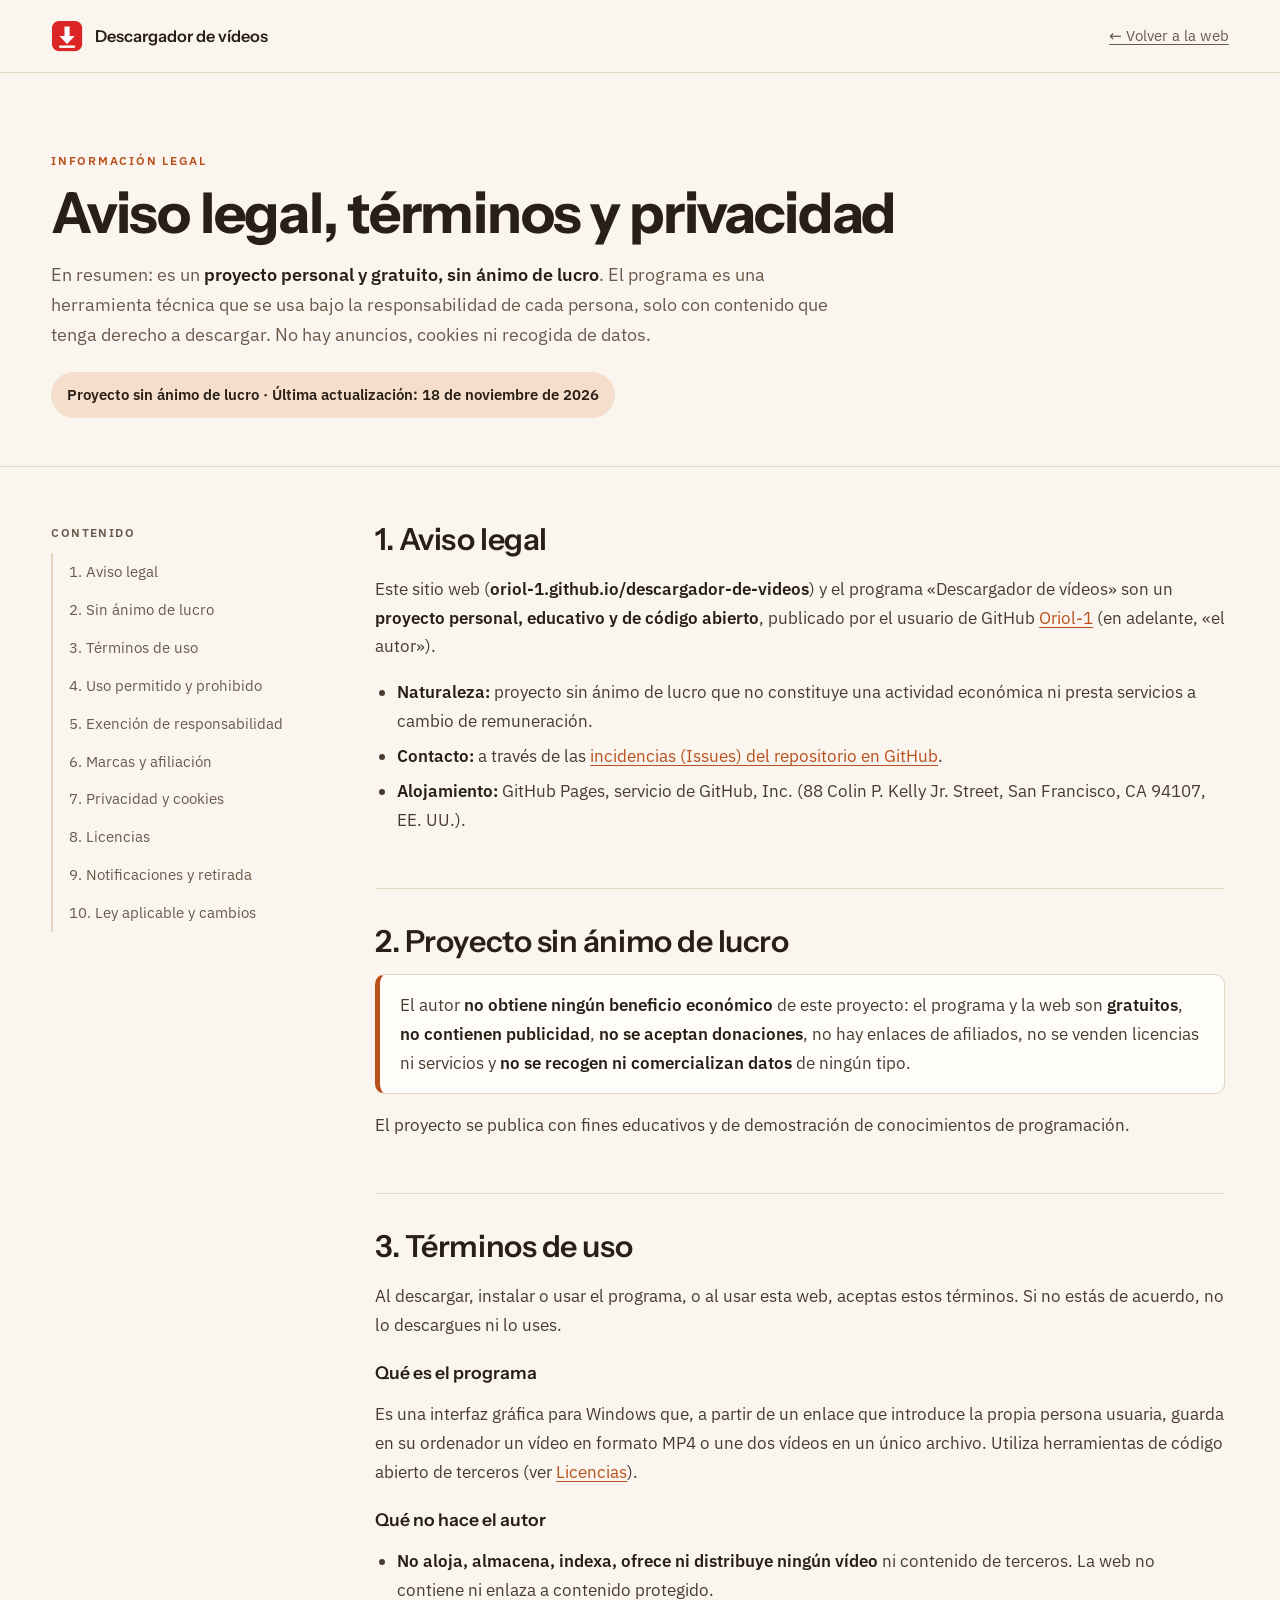
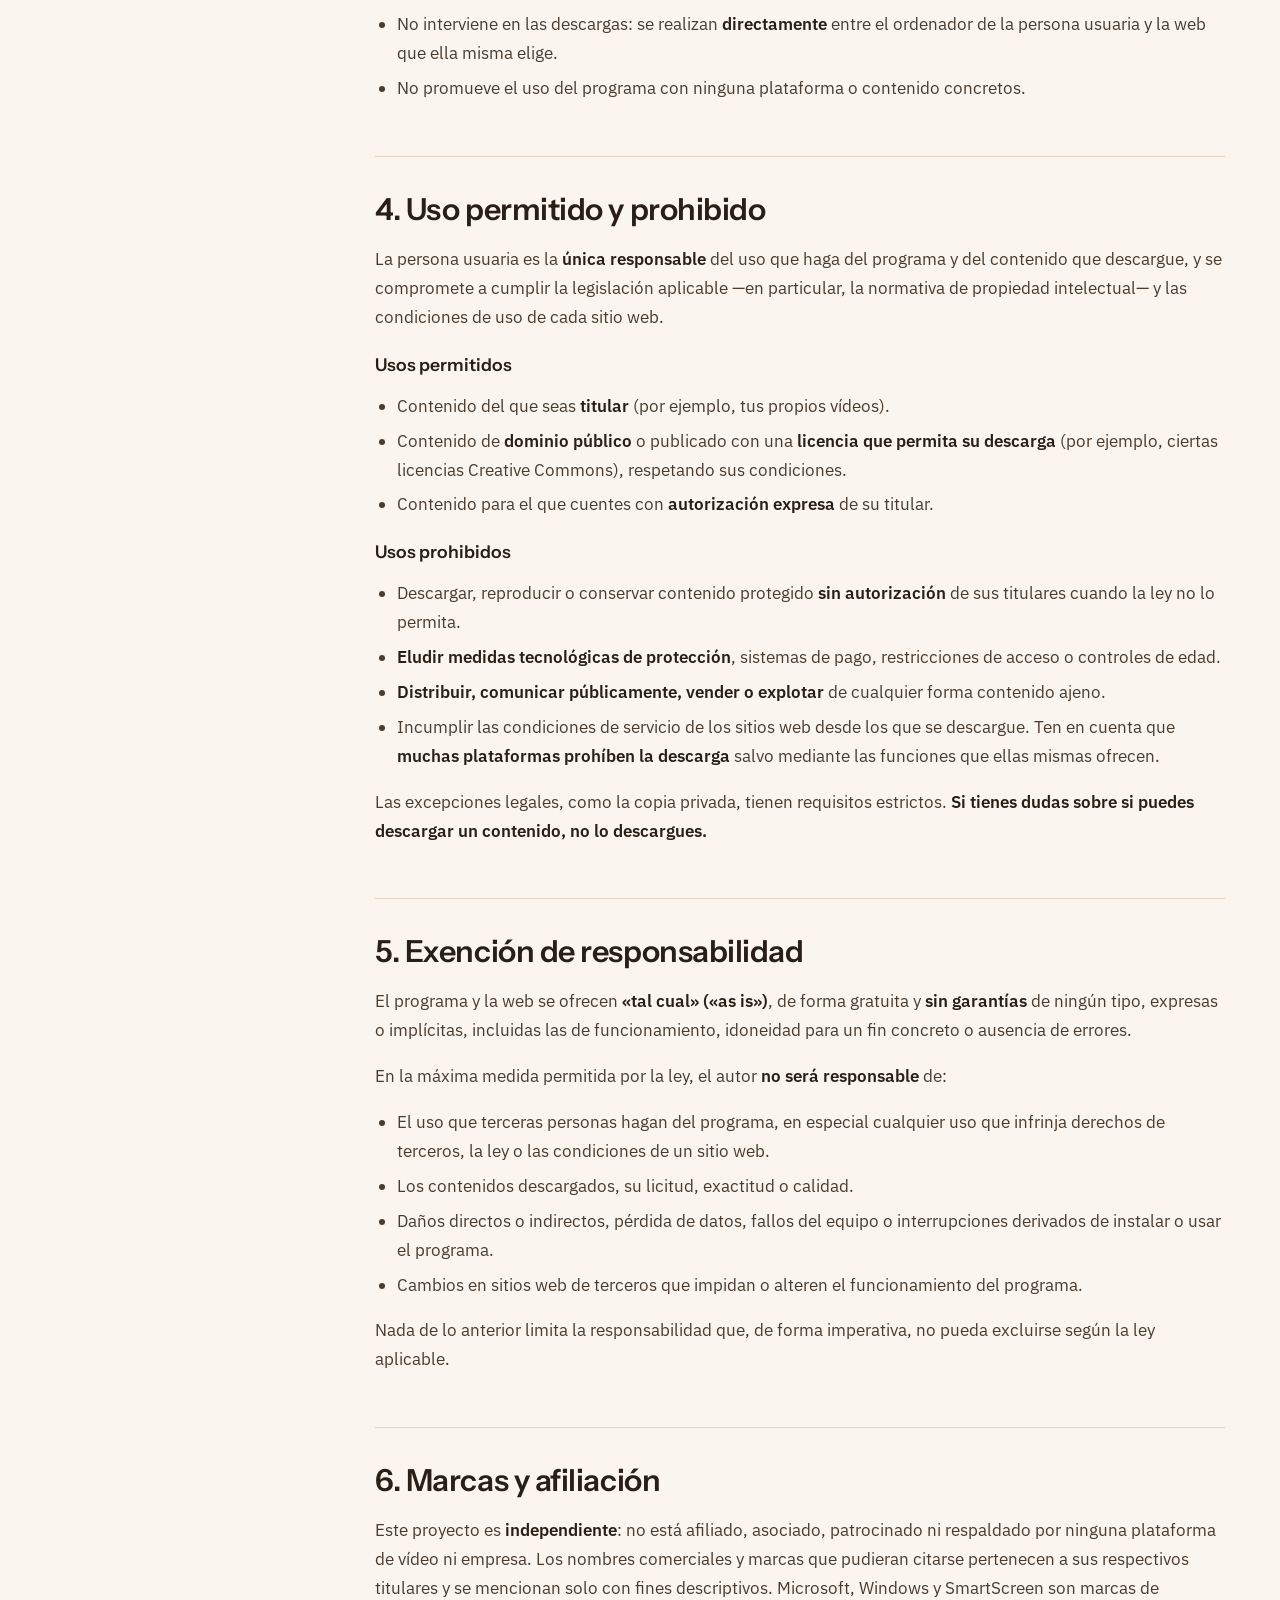
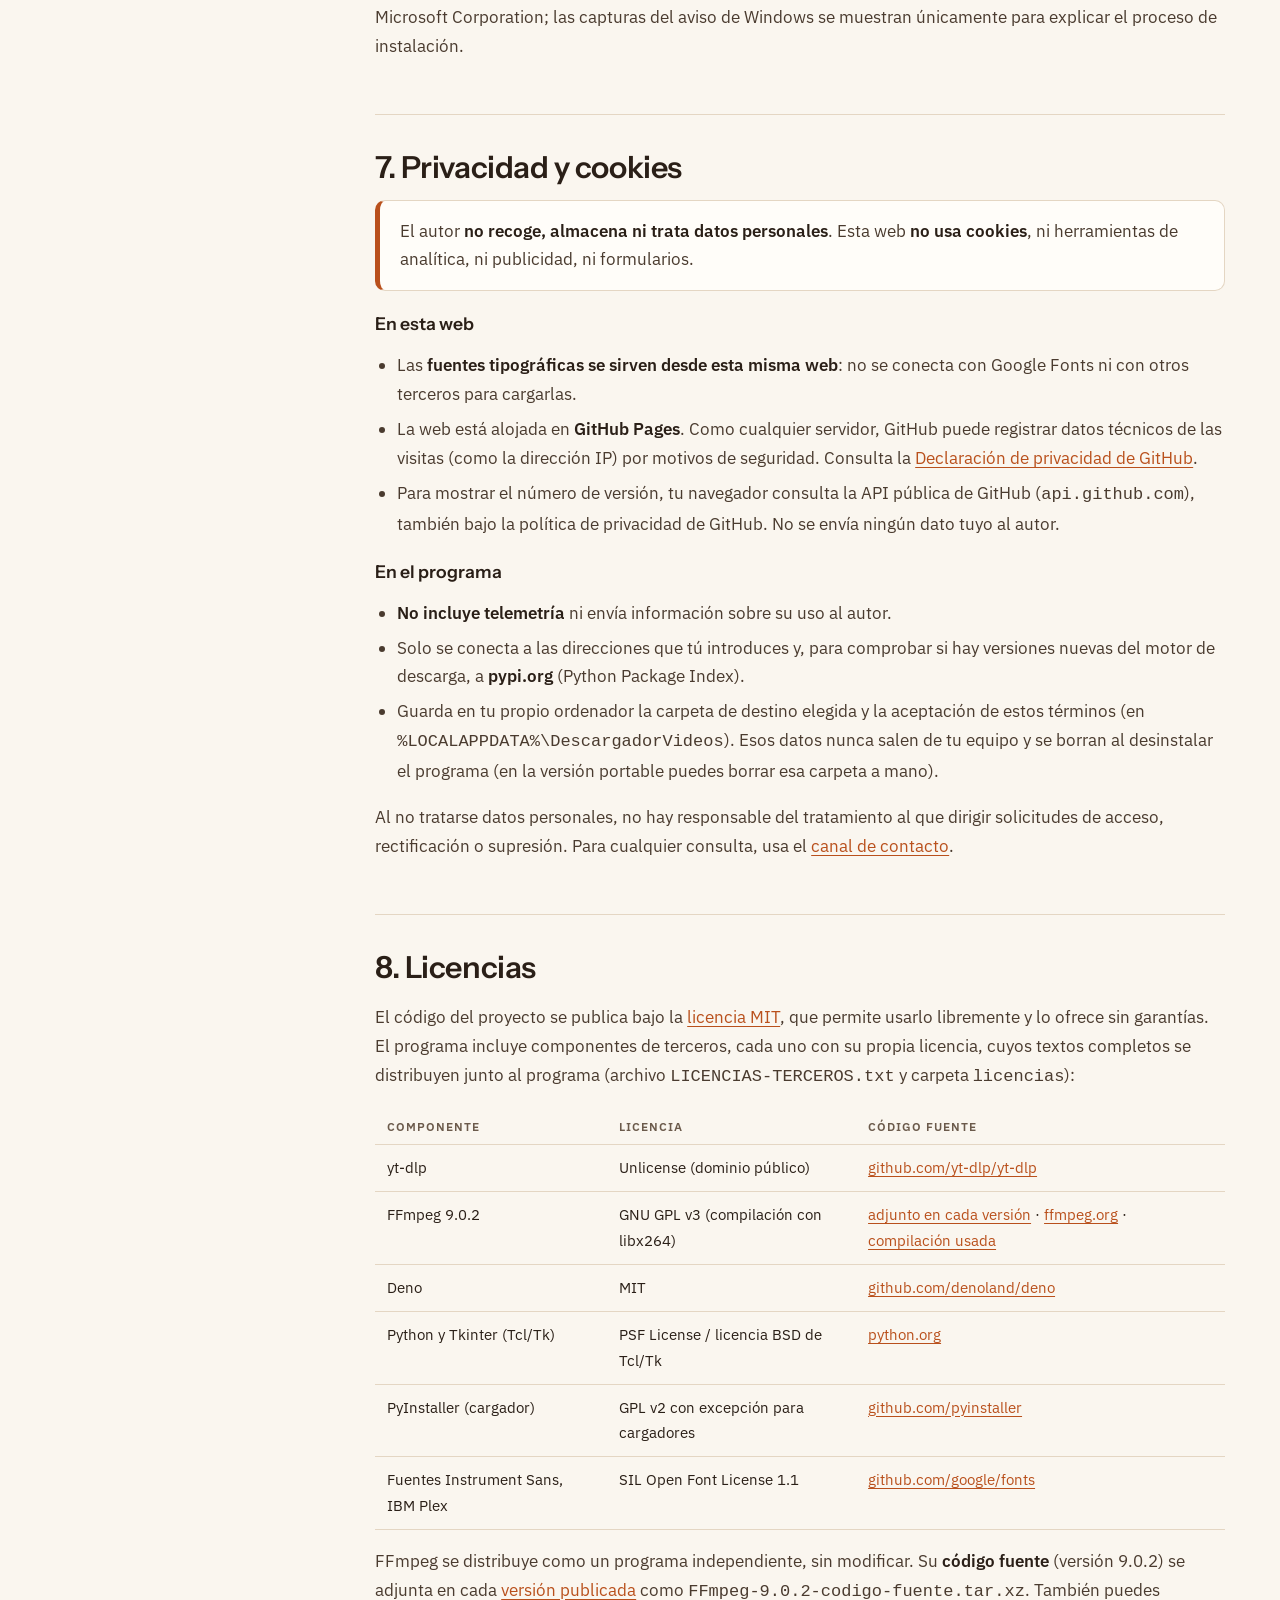
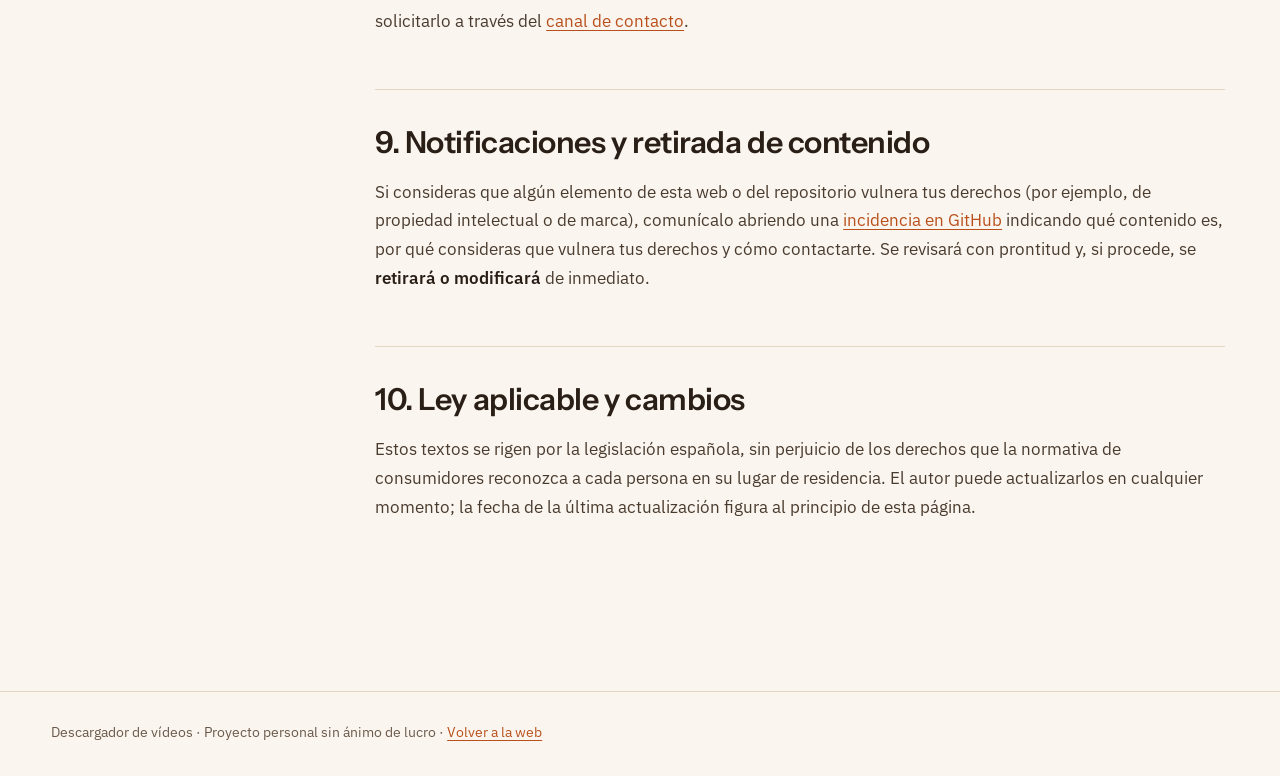
==== docs/legal/index.html @ 26045945 "Descargador de vídeos 1.0.1 Programa para Windows que descarga un vídeo en MP4 o une dos vídeos en u" ====
<!doctype html>
<html lang="es">
<head>
  <meta charset="utf-8">
  <meta name="viewport" content="width=device-width, initial-scale=1">
  <title>Aviso legal · Descargador de vídeos</title>
  <meta name="description" content="Aviso legal, términos de uso, privacidad y licencias del proyecto sin ánimo de lucro «Descargador de vídeos».">
  <link rel="icon" type="image/png" href="../icono.png">
  <meta name="theme-color" content="#FAF6EF">
  <link rel="stylesheet" href="../fuentes/fuentes.css">
  <style>
    :root {
      --papel: #FAF6EF; --papel-2: #F2E9DB; --tarjeta: #FFFDF9; --tinta: #2A1F17; --tinta-suave: #6B5A4B;
      --linea: #E4D6C3; --acento: #B9501C; --acento-suave: #F5DFCC;
      --titulos: "Instrument Sans", "Segoe UI", system-ui, sans-serif;
      --sans: "IBM Plex Sans", "Segoe UI", system-ui, sans-serif;
      color-scheme: light;
    }
    * { box-sizing: border-box; }
    html { scroll-behavior: smooth; scroll-padding-top: 24px; }
    @media (prefers-reduced-motion: reduce) { html { scroll-behavior: auto; } }
    body { margin: 0; background: var(--papel); color: var(--tinta); font: 17px/1.7 var(--sans); -webkit-font-smoothing: antialiased; }
    a { color: var(--acento); text-underline-offset: 3px; }
    .ancho { max-width: 1320px; margin: 0 auto; padding: 0 clamp(16px, 4vw, 56px); }
    .cabecera { border-bottom: 1px solid var(--linea); }
    .cabecera .ancho { display: flex; align-items: center; justify-content: space-between; height: 72px; gap: 16px; }
    .marca { display: flex; align-items: center; gap: 12px; color: var(--tinta); text-decoration: none; font: 600 1.02rem var(--titulos); }
    .marca img { width: 32px; height: 32px; border-radius: 7px; }
    .volver { color: var(--tinta-suave); font-size: .95rem; }

    .portadilla { padding: clamp(40px, 6vw, 80px) 0 clamp(28px, 4vw, 48px); border-bottom: 1px solid var(--linea); }
    .antetitulo { font-size: .78rem; font-weight: 600; letter-spacing: .14em; text-transform: uppercase; color: var(--acento); margin: 0 0 12px; }
    h1 { font: 700 clamp(2.2rem, 4.4vw, 3.6rem)/1.05 var(--titulos); letter-spacing: -.022em; margin: 0; }
    .resumen { max-width: 46em; color: var(--tinta-suave); font-size: 1.1rem; margin: 18px 0 0; }
    .sello {
      display: inline-flex; align-items: center; gap: 10px; margin-top: 22px; padding: 10px 16px; border-radius: 999px;
      background: var(--acento-suave); color: var(--tinta); font-weight: 600; font-size: .95rem;
    }

    .cuerpo { display: grid; grid-template-columns: 260px minmax(0, 1fr); gap: clamp(32px, 5vw, 72px); padding-top: clamp(32px, 5vw, 56px); padding-bottom: 80px; }
    .indice { position: sticky; top: 24px; align-self: start; }
    .indice p { font-size: .76rem; letter-spacing: .12em; text-transform: uppercase; font-weight: 600; color: var(--tinta-suave); margin: 0 0 10px; }
    .indice ol { list-style: none; margin: 0; padding: 0; border-left: 2px solid var(--linea); }
    .indice a { display: block; padding: 6px 0 6px 16px; margin-left: -2px; border-left: 2px solid transparent; color: var(--tinta-suave); text-decoration: none; font-size: .95rem; }
    .indice a:hover { color: var(--tinta); border-left-color: var(--acento); }

    article section { padding: 0 0 36px; margin: 0 0 36px; border-bottom: 1px solid var(--linea); max-width: 50em; }
    article section:last-child { border-bottom: 0; }
    h2 { font: 600 clamp(1.5rem, 2.4vw, 1.9rem)/1.15 var(--titulos); letter-spacing: -.015em; margin: 0 0 14px; }
    h3 { font: 600 1.1rem var(--titulos); margin: 22px 0 6px; }
    article p, article li { color: #4A3B2F; }
    article ul { padding-left: 22px; }
    article li { margin: 6px 0; }
    strong { color: var(--tinta); }
    .destacado { background: var(--tarjeta); border: 1px solid var(--linea); border-left: 5px solid var(--acento); border-radius: 10px; padding: 16px 20px; }
    .destacado p { margin: 0; }
    .tabla { width: 100%; border-collapse: collapse; font-size: .95rem; margin-top: 10px; }
    .tabla th, .tabla td { text-align: left; padding: 10px 12px; border-bottom: 1px solid var(--linea); vertical-align: top; }
    .tabla th { font: 600 .78rem var(--sans); letter-spacing: .08em; text-transform: uppercase; color: var(--tinta-suave); }
    .pie { border-top: 1px solid var(--linea); padding: 28px 0 40px; color: var(--tinta-suave); font-size: .9rem; }

    @media (max-width: 860px) {
      .cuerpo { grid-template-columns: 1fr; }
      .indice { position: static; }
      .tabla { display: block; overflow-x: auto; }
    }
  </style>
</head>
<body>
  <header class="cabecera">
    <div class="ancho">
      <a class="marca" href="../"><img src="../icono.png" alt="" width="32" height="32">Descargador de vídeos</a>
      <a class="volver" href="../">← Volver a la web</a>
    </div>
  </header>

  <div class="portadilla">
    <div class="ancho">
      <p class="antetitulo">Información legal</p>
      <h1>Aviso legal, términos y privacidad</h1>
      <p class="resumen">En resumen: es un <strong>proyecto personal y gratuito, sin ánimo de lucro</strong>. El programa es una herramienta técnica que se usa bajo la responsabilidad de cada persona, solo con contenido que tenga derecho a descargar. No hay anuncios, cookies ni recogida de datos.</p>
      <span class="sello">Proyecto sin ánimo de lucro · Última actualización: 18 de noviembre de 2026</span>
    </div>
  </div>

  <div class="ancho cuerpo">
    <nav class="indice" aria-label="Índice">
      <p>Contenido</p>
      <ol>
        <li><a href="#aviso-legal">1. Aviso legal</a></li>
        <li><a href="#sin-animo-de-lucro">2. Sin ánimo de lucro</a></li>
        <li><a href="#terminos">3. Términos de uso</a></li>
        <li><a href="#uso-permitido">4. Uso permitido y prohibido</a></li>
        <li><a href="#responsabilidad">5. Exención de responsabilidad</a></li>
        <li><a href="#marcas">6. Marcas y afiliación</a></li>
        <li><a href="#privacidad">7. Privacidad y cookies</a></li>
        <li><a href="#licencias">8. Licencias</a></li>
        <li><a href="#retirada">9. Notificaciones y retirada</a></li>
        <li><a href="#ley">10. Ley aplicable y cambios</a></li>
      </ol>
    </nav>

    <article>
      <section id="aviso-legal">
        <h2>1. Aviso legal</h2>
        <p>Este sitio web (<strong>oriol-1.github.io/descargador-de-videos</strong>) y el programa «Descargador de vídeos» son un <strong>proyecto personal, educativo y de código abierto</strong>, publicado por el usuario de GitHub <a href="https://github.com/Oriol-1">Oriol-1</a> (en adelante, «el autor»).</p>
        <ul>
          <li><strong>Naturaleza:</strong> proyecto sin ánimo de lucro que no constituye una actividad económica ni presta servicios a cambio de remuneración.</li>
          <li><strong>Contacto:</strong> a través de las <a href="https://github.com/Oriol-1/descargador-de-videos/issues">incidencias (Issues) del repositorio en GitHub</a>.</li>
          <li><strong>Alojamiento:</strong> GitHub Pages, servicio de GitHub, Inc. (88 Colin P. Kelly Jr. Street, San Francisco, CA 94107, EE. UU.).</li>
        </ul>
      </section>

      <section id="sin-animo-de-lucro">
        <h2>2. Proyecto sin ánimo de lucro</h2>
        <div class="destacado"><p>El autor <strong>no obtiene ningún beneficio económico</strong> de este proyecto: el programa y la web son <strong>gratuitos</strong>, <strong>no contienen publicidad</strong>, <strong>no se aceptan donaciones</strong>, no hay enlaces de afiliados, no se venden licencias ni servicios y <strong>no se recogen ni comercializan datos</strong> de ningún tipo.</p></div>
        <p>El proyecto se publica con fines educativos y de demostración de conocimientos de programación.</p>
      </section>

      <section id="terminos">
        <h2>3. Términos de uso</h2>
        <p>Al descargar, instalar o usar el programa, o al usar esta web, aceptas estos términos. Si no estás de acuerdo, no lo descargues ni lo uses.</p>
        <h3>Qué es el programa</h3>
        <p>Es una interfaz gráfica para Windows que, a partir de un enlace que introduce la propia persona usuaria, guarda en su ordenador un vídeo en formato MP4 o une dos vídeos en un único archivo. Utiliza herramientas de código abierto de terceros (ver <a href="#licencias">Licencias</a>).</p>
        <h3>Qué no hace el autor</h3>
        <ul>
          <li><strong>No aloja, almacena, indexa, ofrece ni distribuye ningún vídeo</strong> ni contenido de terceros. La web no contiene ni enlaza a contenido protegido.</li>
          <li>No interviene en las descargas: se realizan <strong>directamente</strong> entre el ordenador de la persona usuaria y la web que ella misma elige.</li>
          <li>No promueve el uso del programa con ninguna plataforma o contenido concretos.</li>
        </ul>
      </section>

      <section id="uso-permitido">
        <h2>4. Uso permitido y prohibido</h2>
        <p>La persona usuaria es la <strong>única responsable</strong> del uso que haga del programa y del contenido que descargue, y se compromete a cumplir la legislación aplicable —en particular, la normativa de propiedad intelectual— y las condiciones de uso de cada sitio web.</p>
        <h3>Usos permitidos</h3>
        <ul>
          <li>Contenido del que seas <strong>titular</strong> (por ejemplo, tus propios vídeos).</li>
          <li>Contenido de <strong>dominio público</strong> o publicado con una <strong>licencia que permita su descarga</strong> (por ejemplo, ciertas licencias Creative Commons), respetando sus condiciones.</li>
          <li>Contenido para el que cuentes con <strong>autorización expresa</strong> de su titular.</li>
        </ul>
        <h3>Usos prohibidos</h3>
        <ul>
          <li>Descargar, reproducir o conservar contenido protegido <strong>sin autorización</strong> de sus titulares cuando la ley no lo permita.</li>
          <li><strong>Eludir medidas tecnológicas de protección</strong>, sistemas de pago, restricciones de acceso o controles de edad.</li>
          <li><strong>Distribuir, comunicar públicamente, vender o explotar</strong> de cualquier forma contenido ajeno.</li>
          <li>Incumplir las condiciones de servicio de los sitios web desde los que se descargue. Ten en cuenta que <strong>muchas plataformas prohíben la descarga</strong> salvo mediante las funciones que ellas mismas ofrecen.</li>
        </ul>
        <p>Las excepciones legales, como la copia privada, tienen requisitos estrictos. <strong>Si tienes dudas sobre si puedes descargar un contenido, no lo descargues.</strong></p>
      </section>

      <section id="responsabilidad">
        <h2>5. Exención de responsabilidad</h2>
        <p>El programa y la web se ofrecen <strong>«tal cual» («as is»)</strong>, de forma gratuita y <strong>sin garantías</strong> de ningún tipo, expresas o implícitas, incluidas las de funcionamiento, idoneidad para un fin concreto o ausencia de errores.</p>
        <p>En la máxima medida permitida por la ley, el autor <strong>no será responsable</strong> de:</p>
        <ul>
          <li>El uso que terceras personas hagan del programa, en especial cualquier uso que infrinja derechos de terceros, la ley o las condiciones de un sitio web.</li>
          <li>Los contenidos descargados, su licitud, exactitud o calidad.</li>
          <li>Daños directos o indirectos, pérdida de datos, fallos del equipo o interrupciones derivados de instalar o usar el programa.</li>
          <li>Cambios en sitios web de terceros que impidan o alteren el funcionamiento del programa.</li>
        </ul>
        <p>Nada de lo anterior limita la responsabilidad que, de forma imperativa, no pueda excluirse según la ley aplicable.</p>
      </section>

      <section id="marcas">
        <h2>6. Marcas y afiliación</h2>
        <p>Este proyecto es <strong>independiente</strong>: no está afiliado, asociado, patrocinado ni respaldado por ninguna plataforma de vídeo ni empresa. Los nombres comerciales y marcas que pudieran citarse pertenecen a sus respectivos titulares y se mencionan solo con fines descriptivos. Microsoft, Windows y SmartScreen son marcas de Microsoft Corporation; las capturas del aviso de Windows se muestran únicamente para explicar el proceso de instalación.</p>
      </section>

      <section id="privacidad">
        <h2>7. Privacidad y cookies</h2>
        <div class="destacado"><p>El autor <strong>no recoge, almacena ni trata datos personales</strong>. Esta web <strong>no usa cookies</strong>, ni herramientas de analítica, ni publicidad, ni formularios.</p></div>
        <h3>En esta web</h3>
        <ul>
          <li>Las <strong>fuentes tipográficas se sirven desde esta misma web</strong>: no se conecta con Google Fonts ni con otros terceros para cargarlas.</li>
          <li>La web está alojada en <strong>GitHub Pages</strong>. Como cualquier servidor, GitHub puede registrar datos técnicos de las visitas (como la dirección IP) por motivos de seguridad. Consulta la <a href="https://docs.github.com/es/site-policy/privacy-policies/github-general-privacy-statement">Declaración de privacidad de GitHub</a>.</li>
          <li>Para mostrar el número de versión, tu navegador consulta la API pública de GitHub (<code>api.github.com</code>), también bajo la política de privacidad de GitHub. No se envía ningún dato tuyo al autor.</li>
        </ul>
        <h3>En el programa</h3>
        <ul>
          <li><strong>No incluye telemetría</strong> ni envía información sobre su uso al autor.</li>
          <li>Solo se conecta a las direcciones que tú introduces y, para comprobar si hay versiones nuevas del motor de descarga, a <strong>pypi.org</strong> (Python Package Index).</li>
          <li>Guarda en tu propio ordenador la carpeta de destino elegida y la aceptación de estos términos (en <code>%LOCALAPPDATA%\DescargadorVideos</code>). Esos datos nunca salen de tu equipo y se borran al desinstalar el programa (en la versión portable puedes borrar esa carpeta a mano).</li>
        </ul>
        <p>Al no tratarse datos personales, no hay responsable del tratamiento al que dirigir solicitudes de acceso, rectificación o supresión. Para cualquier consulta, usa el <a href="#aviso-legal">canal de contacto</a>.</p>
      </section>

      <section id="licencias">
        <h2>8. Licencias</h2>
        <p>El código del proyecto se publica bajo la <a href="https://github.com/Oriol-1/descargador-de-videos/blob/main/LICENSE">licencia MIT</a>, que permite usarlo libremente y lo ofrece sin garantías. El programa incluye componentes de terceros, cada uno con su propia licencia, cuyos textos completos se distribuyen junto al programa (archivo <code>LICENCIAS-TERCEROS.txt</code> y carpeta <code>licencias</code>):</p>
        <table class="tabla">
          <thead><tr><th>Componente</th><th>Licencia</th><th>Código fuente</th></tr></thead>
          <tbody>
            <tr><td>yt-dlp</td><td>Unlicense (dominio público)</td><td><a href="https://github.com/yt-dlp/yt-dlp">github.com/yt-dlp/yt-dlp</a></td></tr>
            <tr><td>FFmpeg 9.0.2</td><td>GNU GPL v3 (compilación con libx264)</td><td><a href="https://github.com/Oriol-1/descargador-de-videos/releases/latest">adjunto en cada versión</a> · <a href="https://ffmpeg.org/releases/ffmpeg-9.0.2.tar.xz">ffmpeg.org</a> · <a href="https://www.gyan.dev/ffmpeg/builds/">compilación usada</a></td></tr>
            <tr><td>Deno</td><td>MIT</td><td><a href="https://github.com/denoland/deno">github.com/denoland/deno</a></td></tr>
            <tr><td>Python y Tkinter (Tcl/Tk)</td><td>PSF License / licencia BSD de Tcl/Tk</td><td><a href="https://www.python.org">python.org</a></td></tr>
            <tr><td>PyInstaller (cargador)</td><td>GPL v2 con excepción para cargadores</td><td><a href="https://github.com/pyinstaller/pyinstaller">github.com/pyinstaller</a></td></tr>
            <tr><td>Fuentes Instrument Sans, IBM Plex</td><td>SIL Open Font License 1.1</td><td><a href="https://github.com/google/fonts">github.com/google/fonts</a></td></tr>
          </tbody>
        </table>
        <p>FFmpeg se distribuye como un programa independiente, sin modificar. Su <strong>código fuente</strong> (versión 9.0.2) se adjunta en cada <a href="https://github.com/Oriol-1/descargador-de-videos/releases">versión publicada</a> como <code>FFmpeg-9.0.2-codigo-fuente.tar.xz</code>. También puedes solicitarlo a través del <a href="#aviso-legal">canal de contacto</a>.</p>
      </section>

      <section id="retirada">
        <h2>9. Notificaciones y retirada de contenido</h2>
        <p>Si consideras que algún elemento de esta web o del repositorio vulnera tus derechos (por ejemplo, de propiedad intelectual o de marca), comunícalo abriendo una <a href="https://github.com/Oriol-1/descargador-de-videos/issues/new">incidencia en GitHub</a> indicando qué contenido es, por qué consideras que vulnera tus derechos y cómo contactarte. Se revisará con prontitud y, si procede, se <strong>retirará o modificará</strong> de inmediato.</p>
      </section>

      <section id="ley">
        <h2>10. Ley aplicable y cambios</h2>
        <p>Estos textos se rigen por la legislación española, sin perjuicio de los derechos que la normativa de consumidores reconozca a cada persona en su lugar de residencia. El autor puede actualizarlos en cualquier momento; la fecha de la última actualización figura al principio de esta página.</p>
      </section>
    </article>
  </div>

  <footer class="pie">
    <div class="ancho">Descargador de vídeos · Proyecto personal sin ánimo de lucro · <a href="../">Volver a la web</a></div>
  </footer>
</body>
</html>
---- docs/fuentes/fuentes.css ----
/* Fuentes alojadas en esta misma web: no se conecta con Google ni con terceros.
   Licencia: SIL Open Font License 1.1 (ver OFL-*.txt en esta carpeta). */
@font-face { font-family: 'Instrument Sans'; font-style: normal; font-weight: 500 700; font-display: swap;
  src: url('instrumentsans.woff2') format('woff2'); unicode-range: U+0000-00FF, U+0131, U+0152-0153, U+02BB-02BC, U+02C6, U+02DA, U+02DC, U+0304, U+0308, U+0329, U+2000-206F, U+20AC, U+2122, U+2191, U+2193, U+2212, U+2215, U+FEFF, U+FFFD; }
@font-face { font-family: 'IBM Plex Sans'; font-style: normal; font-weight: 400 600; font-display: swap;
  src: url('ibmplexsans.woff2') format('woff2'); unicode-range: U+0000-00FF, U+0131, U+0152-0153, U+02BB-02BC, U+02C6, U+02DA, U+02DC, U+0304, U+0308, U+0329, U+2000-206F, U+20AC, U+2122, U+2191, U+2193, U+2212, U+2215, U+FEFF, U+FFFD; }
@font-face { font-family: 'IBM Plex Mono'; font-style: normal; font-weight: 500 500; font-display: swap;
  src: url('ibmplexmono.woff2') format('woff2'); unicode-range: U+0000-00FF, U+0131, U+0152-0153, U+02BB-02BC, U+02C6, U+02DA, U+02DC, U+0304, U+0308, U+0329, U+2000-206F, U+20AC, U+2122, U+2191, U+2193, U+2212, U+2215, U+FEFF, U+FFFD; }
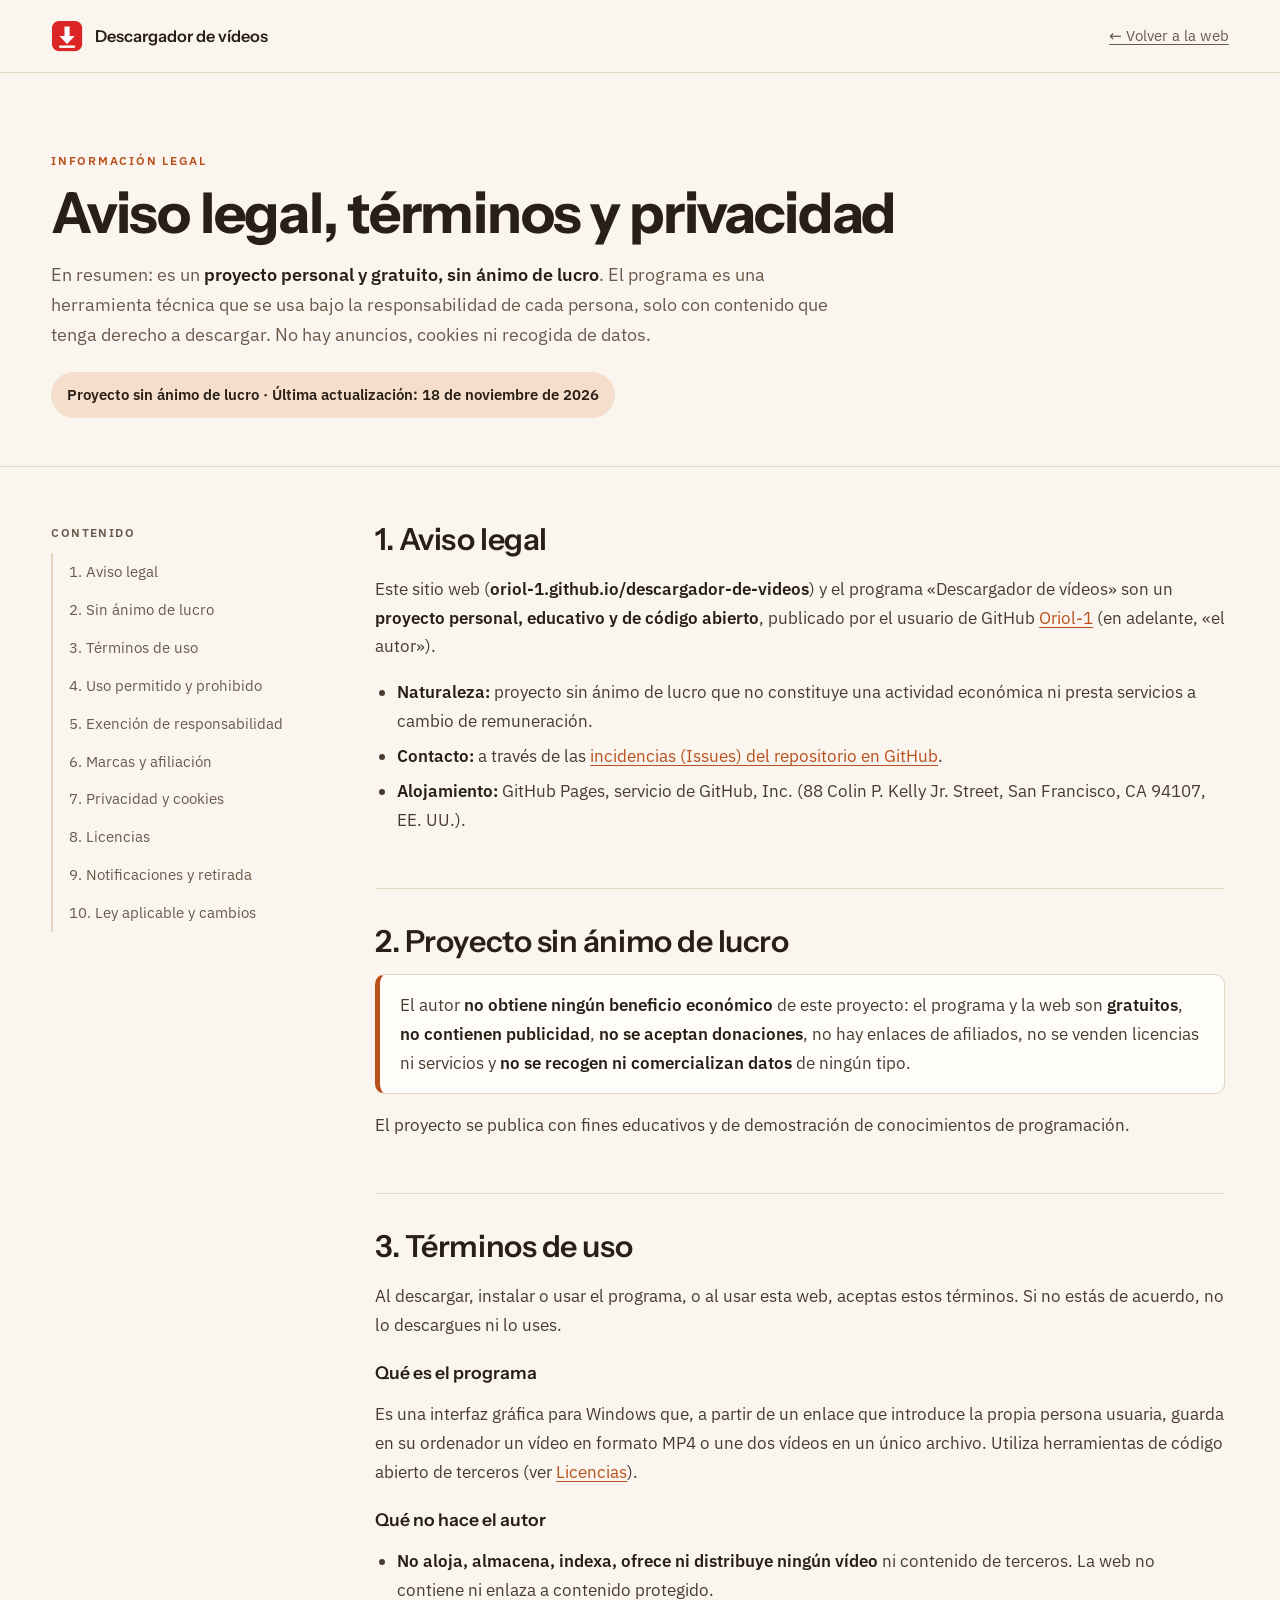
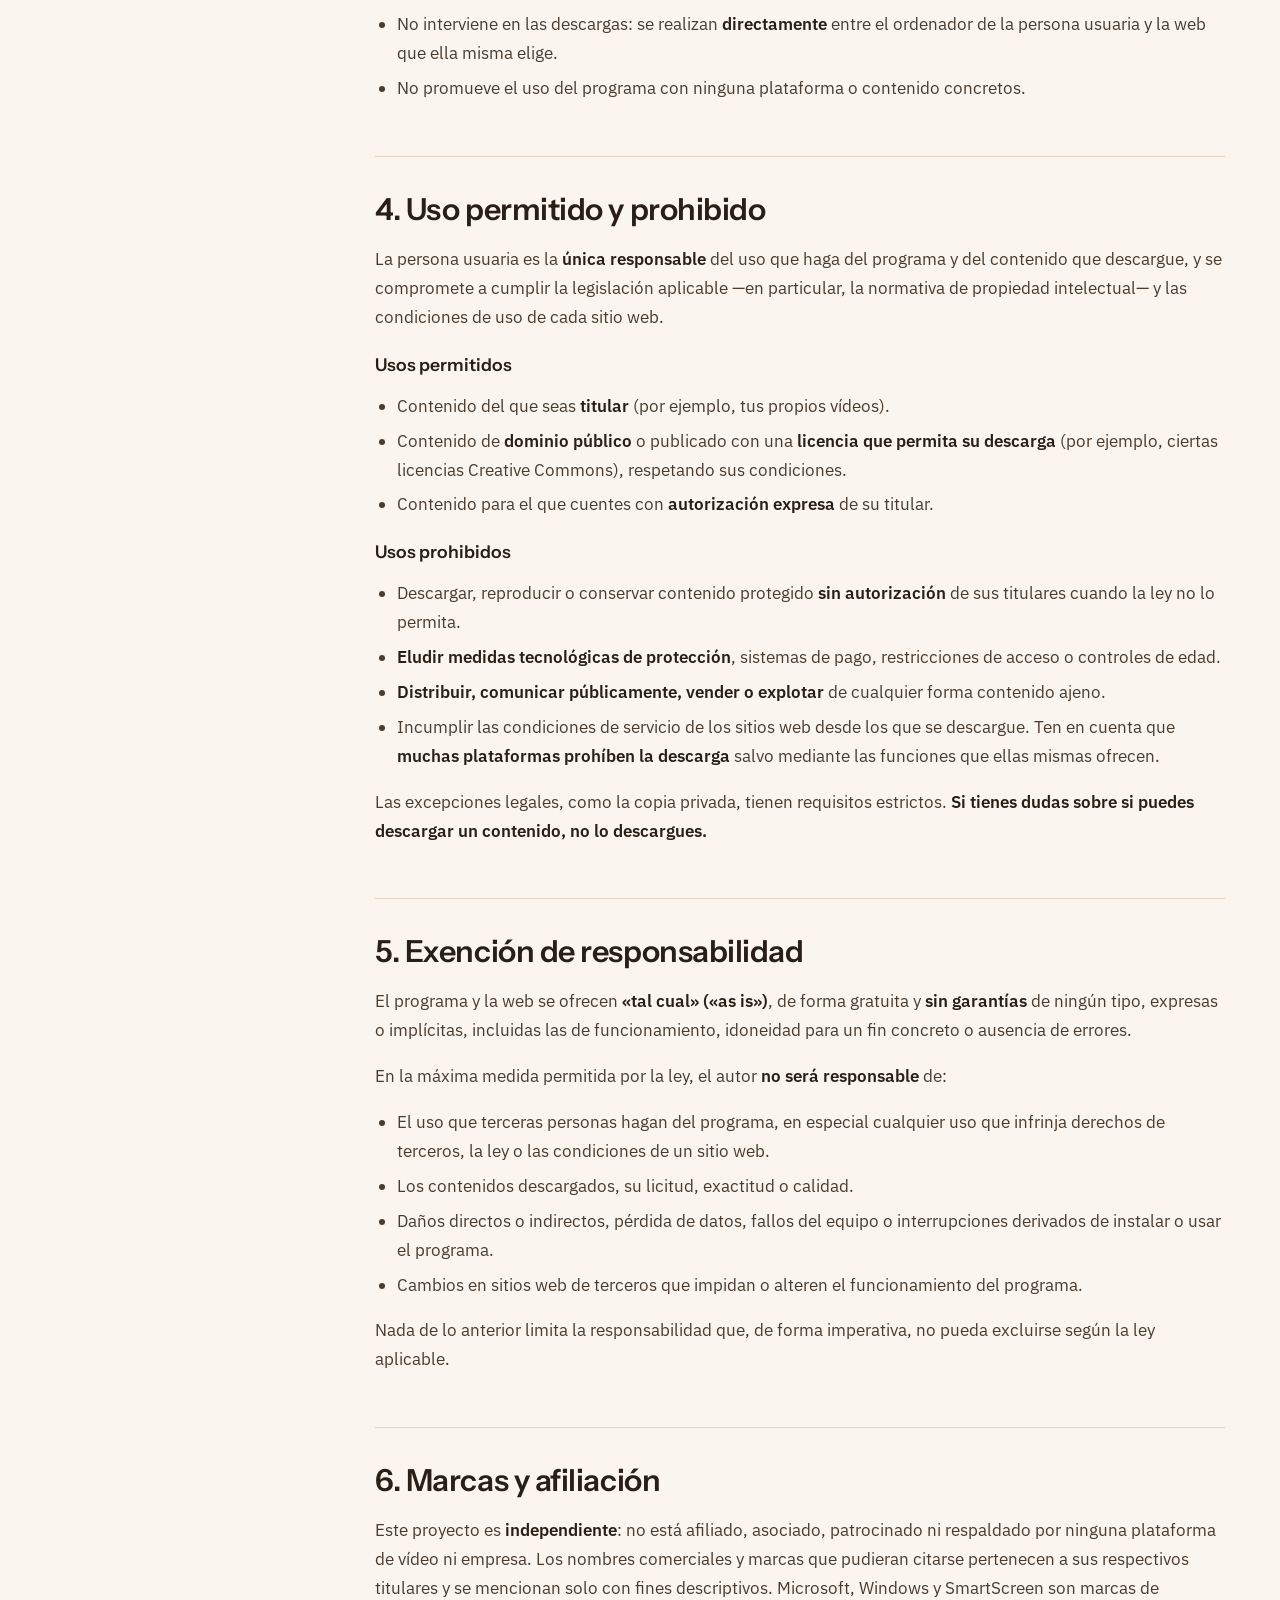
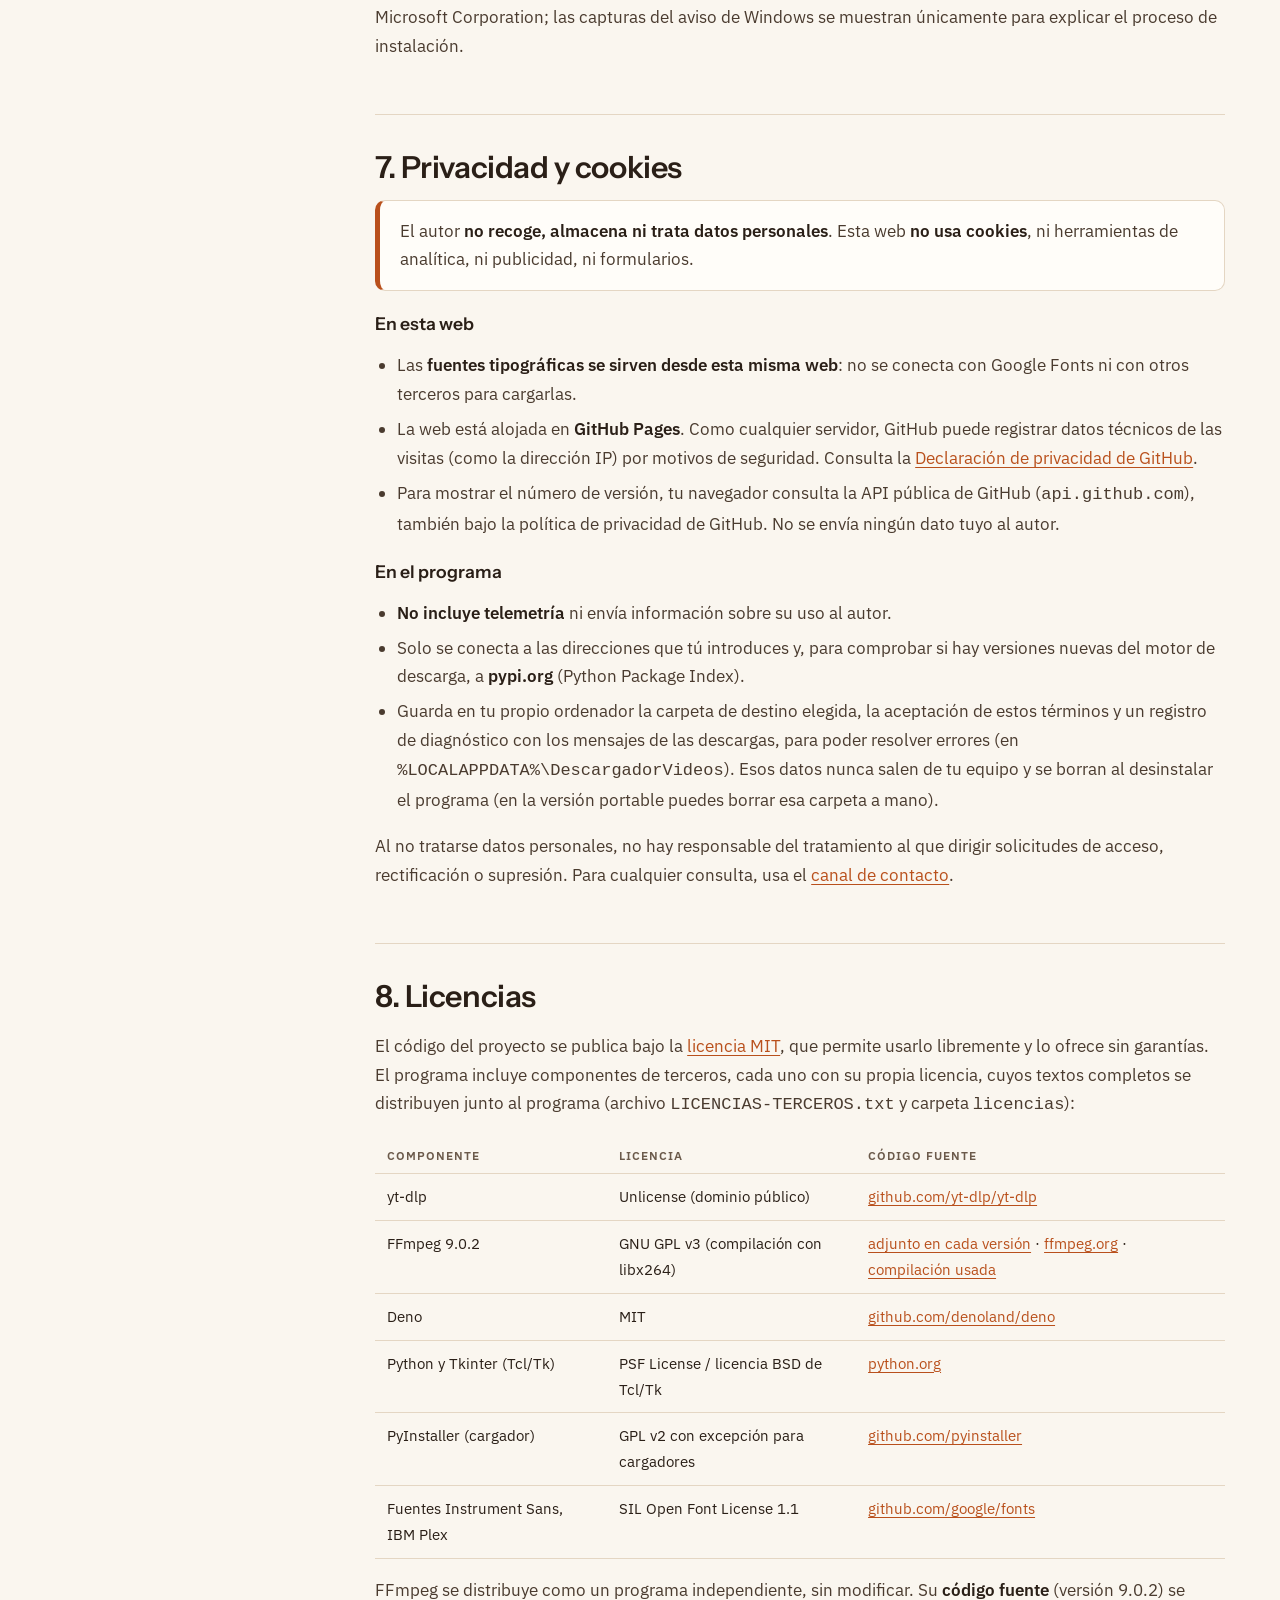
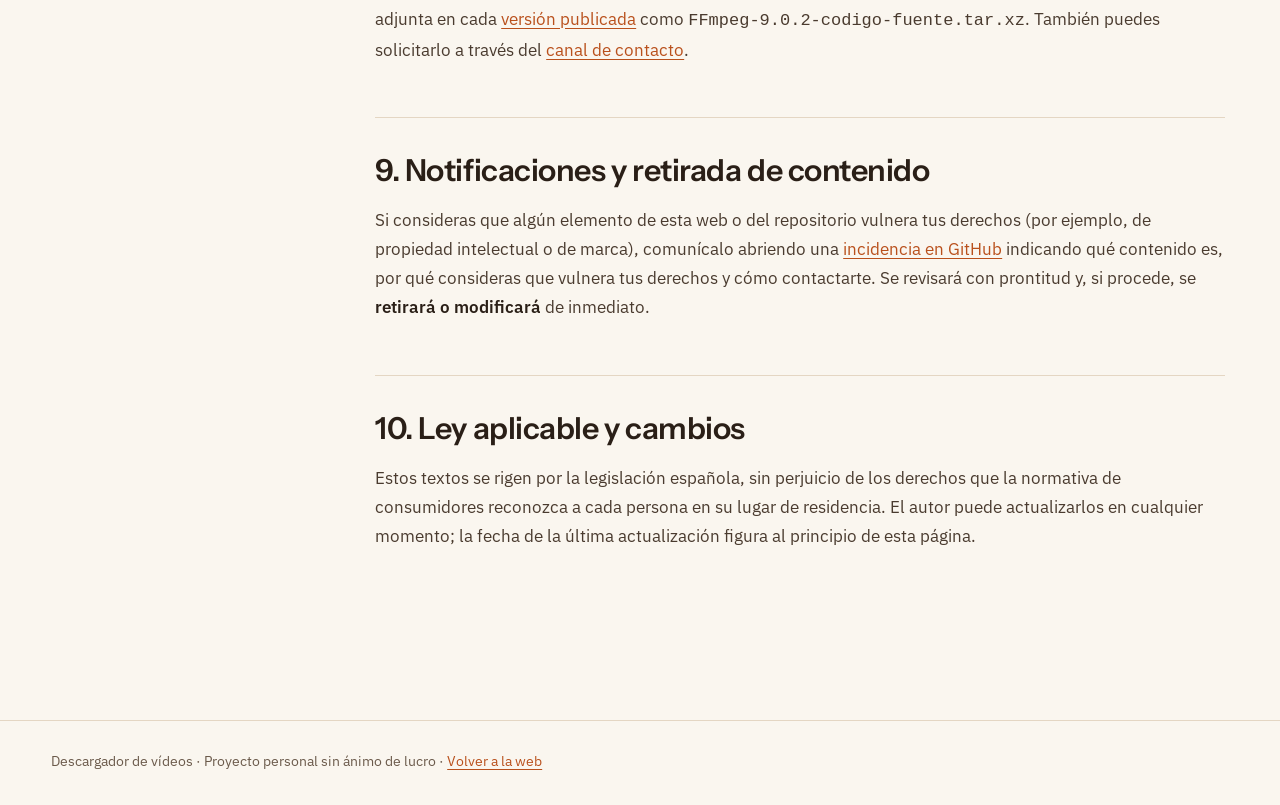
==== commit 2d2d7371: "v1.0.2: reintento ante fallos de conexión y registro de diagnóstico - Reintenta automáticamente (has" ====
--- a/docs/legal/index.html
+++ b/docs/legal/index.html
@@ -180,7 +180,7 @@
         <ul>
           <li><strong>No incluye telemetría</strong> ni envía información sobre su uso al autor.</li>
           <li>Solo se conecta a las direcciones que tú introduces y, para comprobar si hay versiones nuevas del motor de descarga, a <strong>pypi.org</strong> (Python Package Index).</li>
-          <li>Guarda en tu propio ordenador la carpeta de destino elegida y la aceptación de estos términos (en <code>%LOCALAPPDATA%\DescargadorVideos</code>). Esos datos nunca salen de tu equipo y se borran al desinstalar el programa (en la versión portable puedes borrar esa carpeta a mano).</li>
+          <li>Guarda en tu propio ordenador la carpeta de destino elegida, la aceptación de estos términos y un registro de diagnóstico con los mensajes de las descargas, para poder resolver errores (en <code>%LOCALAPPDATA%\DescargadorVideos</code>). Esos datos nunca salen de tu equipo y se borran al desinstalar el programa (en la versión portable puedes borrar esa carpeta a mano).</li>
         </ul>
         <p>Al no tratarse datos personales, no hay responsable del tratamiento al que dirigir solicitudes de acceso, rectificación o supresión. Para cualquier consulta, usa el <a href="#aviso-legal">canal de contacto</a>.</p>
       </section>
